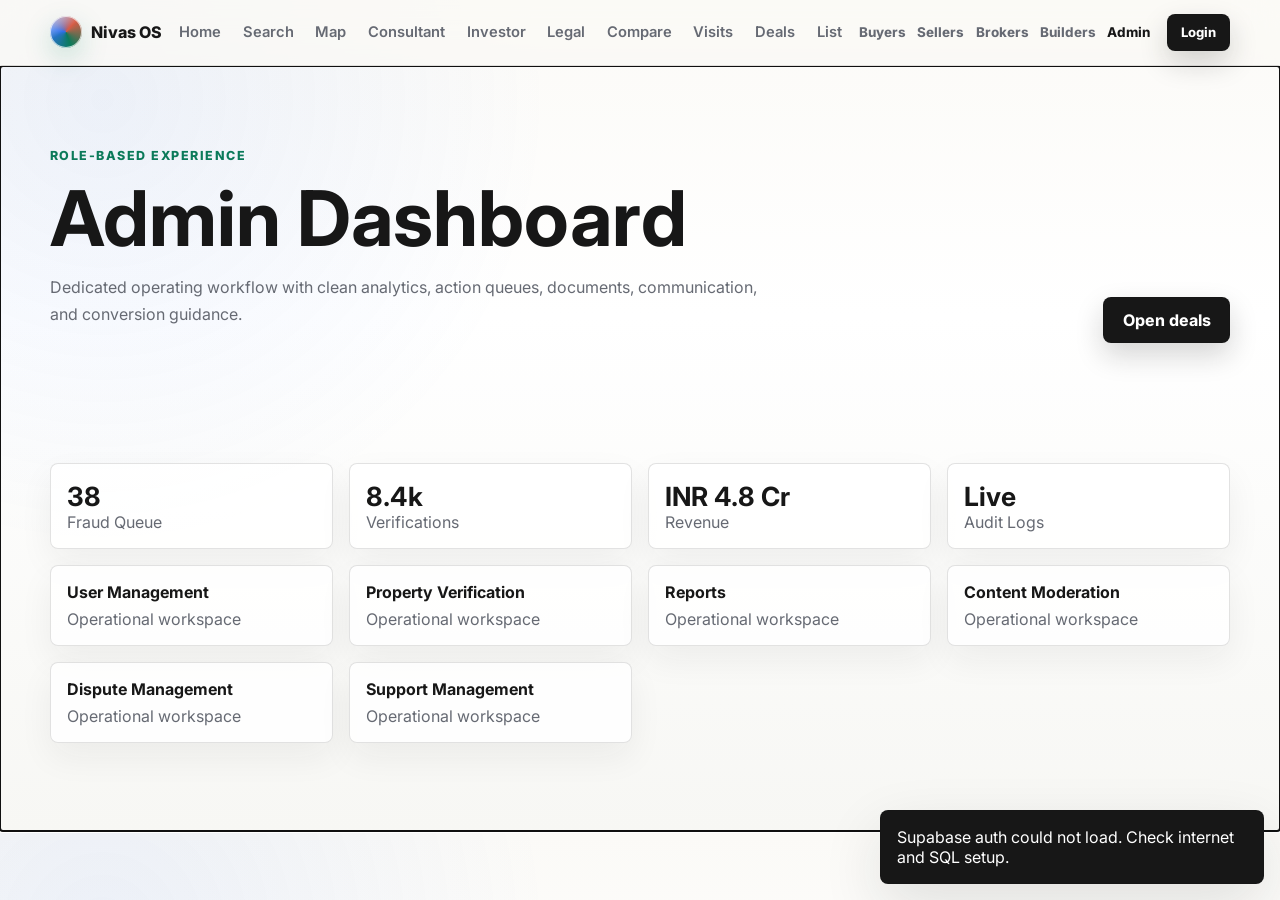
==== admin/index.html @ 0a519613 "Build Nivas OS MVP" ====
<!doctype html><html lang="en"><head><meta charset="UTF-8" /><meta name="viewport" content="width=device-width, initial-scale=1.0" /><title>Nivas OS</title><link rel="preconnect" href="https://fonts.googleapis.com" /><link rel="preconnect" href="https://fonts.gstatic.com" crossorigin /><link href="https://fonts.googleapis.com/css2?family=Inter:wght@400;500;600;700;800&display=swap" rel="stylesheet" /><link rel="stylesheet" href="/styles.css" /></head><body><a class="skip-link" href="#app">Skip to content</a><div id="shell"></div><main id="app" tabindex="-1"></main><div id="drawer-root"></div><script src="/app.js"></script></body></html>
---- styles.css ----
:root {
  color-scheme: light;
  --ink: #171717;
  --muted: #666a73;
  --soft: #f6f4ef;
  --panel: rgba(255, 255, 255, 0.88);
  --line: rgba(23, 23, 23, 0.12);
  --line-strong: rgba(23, 23, 23, 0.2);
  --emerald: #0b7a5a;
  --blue: #2f6fed;
  --coral: #d95c45;
  --gold: #aa7a23;
  --plum: #6b5278;
  --shadow: 0 22px 60px rgba(27, 30, 37, 0.12);
  --radius: 8px;
  --max: 1180px;
}

* {
  box-sizing: border-box;
}

html {
  scroll-behavior: smooth;
}

body {
  margin: 0;
  font-family: Inter, ui-sans-serif, system-ui, -apple-system, BlinkMacSystemFont, "Segoe UI", sans-serif;
  color: var(--ink);
  background:
    radial-gradient(circle at 8% 12%, rgba(47, 111, 237, 0.08), transparent 28rem),
    linear-gradient(180deg, #fbfaf7 0%, #ffffff 38%, #f7f7f4 100%);
}

body.drawer-open {
  overflow: hidden;
}

button,
input,
textarea {
  font: inherit;
}

button,
a {
  -webkit-tap-highlight-color: transparent;
}

button {
  cursor: pointer;
}

a {
  color: inherit;
  text-decoration: none;
}

img {
  display: block;
  max-width: 100%;
}

.skip-link {
  position: fixed;
  left: 1rem;
  top: 1rem;
  z-index: 100;
  transform: translateY(-160%);
  background: var(--ink);
  color: #fff;
  padding: 0.75rem 1rem;
  border-radius: var(--radius);
}

.skip-link:focus {
  transform: translateY(0);
}

.site-header {
  position: sticky;
  top: 0;
  z-index: 50;
  display: flex;
  align-items: center;
  justify-content: space-between;
  gap: 1rem;
  padding: 0.85rem max(1.25rem, calc((100% - var(--max)) / 2));
  backdrop-filter: blur(20px);
  background: rgba(251, 250, 247, 0.78);
  border-bottom: 1px solid transparent;
  transition: border-color 180ms ease, background 180ms ease;
}

.site-header[data-elevated="true"] {
  border-bottom-color: var(--line);
  background: rgba(251, 250, 247, 0.94);
}

.brand {
  display: inline-flex;
  align-items: center;
  gap: 0.55rem;
  font-weight: 800;
  letter-spacing: 0;
}

.brand-mark {
  width: 2rem;
  height: 2rem;
  border-radius: 50%;
  background:
    linear-gradient(145deg, rgba(255, 255, 255, 0.7), transparent 46%),
    conic-gradient(from 160deg, var(--emerald), var(--blue), var(--coral), var(--emerald));
  box-shadow: inset 0 0 0 1px rgba(255, 255, 255, 0.7), 0 10px 28px rgba(11, 122, 90, 0.22);
}

.nav-links {
  display: flex;
  align-items: center;
  gap: 1.35rem;
  color: var(--muted);
  font-size: 0.92rem;
  font-weight: 600;
}

.nav-links a {
  transition: color 160ms ease;
}

.nav-links a:hover,
.nav-links a:focus-visible {
  color: var(--ink);
}

.header-actions {
  display: flex;
  align-items: center;
  gap: 0.65rem;
}

.button,
.icon-button,
.segmented button,
.role-tabs button,
.search-chips button {
  border: 1px solid var(--line);
  transition: transform 160ms ease, box-shadow 160ms ease, border-color 160ms ease, background 160ms ease;
}

.button {
  display: inline-flex;
  align-items: center;
  justify-content: center;
  min-height: 2.9rem;
  padding: 0 1.15rem;
  border-radius: var(--radius);
  background: var(--ink);
  color: #fff;
  font-weight: 750;
  white-space: nowrap;
  box-shadow: 0 12px 28px rgba(23, 23, 23, 0.18);
}

.button:hover,
.button:focus-visible {
  transform: translateY(-1px);
  box-shadow: 0 16px 36px rgba(23, 23, 23, 0.22);
}

.button.ghost {
  background: rgba(255, 255, 255, 0.72);
  color: var(--ink);
  box-shadow: none;
}

.button.compact {
  min-height: 2.45rem;
  padding-inline: 0.9rem;
}

.icon-button {
  display: inline-grid;
  place-items: center;
  width: 2.45rem;
  height: 2.45rem;
  border-radius: 50%;
  background: rgba(255, 255, 255, 0.72);
  color: var(--ink);
  font-size: 1.2rem;
}

.icon-button:hover,
.icon-button:focus-visible {
  border-color: var(--line-strong);
  transform: translateY(-1px);
}

.hero {
  position: relative;
  min-height: 82vh;
  display: flex;
  align-items: center;
  overflow: hidden;
  isolation: isolate;
  padding: 6rem max(1.25rem, calc((100% - var(--max)) / 2)) 4rem;
}

.hero-image,
.hero-overlay {
  position: absolute;
  inset: 0;
  width: 100%;
  height: 100%;
}

.hero-image {
  object-fit: cover;
  z-index: -3;
}

.hero-overlay {
  z-index: -2;
  background:
    linear-gradient(90deg, rgba(251, 250, 247, 0.94) 0%, rgba(251, 250, 247, 0.84) 34%, rgba(251, 250, 247, 0.38) 66%, rgba(251, 250, 247, 0.18) 100%),
    linear-gradient(180deg, rgba(251, 250, 247, 0.25), rgba(251, 250, 247, 0.84));
}

.hero-content {
  width: min(48rem, 100%);
}

.eyebrow {
  margin: 0 0 0.85rem;
  color: var(--emerald);
  font-size: 0.78rem;
  font-weight: 800;
  letter-spacing: 0.12em;
  text-transform: uppercase;
}

h1,
h2,
h3,
p {
  letter-spacing: 0;
}

h1,
h2,
h3 {
  margin: 0;
  line-height: 1.02;
}

h1 {
  max-width: 46rem;
  font-size: 4.65rem;
}

h2 {
  font-size: 2.65rem;
}

h3 {
  font-size: 1.18rem;
}

p {
  line-height: 1.65;
}

.hero-copy {
  max-width: 39rem;
  margin: 1.35rem 0 1.7rem;
  color: #3e4148;
  font-size: 1.12rem;
}

.hero-search {
  width: min(46rem, 100%);
  padding: 0.55rem;
  border: 1px solid rgba(255, 255, 255, 0.74);
  border-radius: var(--radius);
  background: rgba(255, 255, 255, 0.62);
  box-shadow: var(--shadow);
  backdrop-filter: blur(18px);
}

.hero-search label,
.prompt-row label,
.newsletter-form label {
  display: block;
  margin: 0 0 0.45rem;
  color: var(--muted);
  font-size: 0.78rem;
  font-weight: 800;
  text-transform: uppercase;
  letter-spacing: 0.08em;
}

.query-shell {
  display: grid;
  grid-template-columns: auto 1fr auto;
  align-items: center;
  gap: 0.75rem;
  padding: 0.4rem 0.4rem 0.4rem 0.8rem;
  border-radius: calc(var(--radius) - 2px);
  background: rgba(255, 255, 255, 0.9);
}

.query-shell input,
.newsletter-form input {
  width: 100%;
  border: 0;
  outline: 0;
  background: transparent;
  color: var(--ink);
}

.hero-metrics {
  display: flex;
  flex-wrap: wrap;
  gap: 0.75rem;
  margin-top: 1rem;
}

.hero-metrics span {
  padding: 0.58rem 0.72rem;
  border-radius: var(--radius);
  background: rgba(255, 255, 255, 0.68);
  color: var(--muted);
  font-size: 0.88rem;
  backdrop-filter: blur(12px);
}

.hero-metrics strong {
  color: var(--ink);
}

.location-picker,
.place-shortcuts {
  display: flex;
  flex-wrap: wrap;
  gap: 0.45rem;
}

.location-picker {
  margin-bottom: 0.55rem;
}

.place-shortcuts {
  margin-top: 0.8rem;
}

.location-picker button,
.place-shortcuts button,
.city-grid button {
  border: 1px solid var(--line);
  border-radius: 999px;
  background: rgba(255, 255, 255, 0.76);
  color: var(--muted);
  min-height: 2.2rem;
  padding: 0.45rem 0.7rem;
  font-weight: 800;
  transition: background 160ms ease, color 160ms ease, border-color 160ms ease, transform 160ms ease;
}

.location-picker button.active,
.location-picker button:hover,
.location-picker button:focus-visible,
.place-shortcuts button:hover,
.place-shortcuts button:focus-visible,
.city-grid button:hover,
.city-grid button:focus-visible {
  background: var(--ink);
  color: #fff;
  border-color: var(--ink);
  transform: translateY(-1px);
}

.section {
  width: min(var(--max), calc(100% - 2.5rem));
  margin: 0 auto;
  padding: 5.5rem 0;
}

.section-heading {
  max-width: 46rem;
  margin-bottom: 2rem;
}

.section-heading p:not(.eyebrow) {
  color: var(--muted);
  margin: 1rem 0 0;
}

.section-heading.split {
  max-width: none;
  display: flex;
  align-items: end;
  justify-content: space-between;
  gap: 2rem;
}

.section-heading.split > p {
  max-width: 29rem;
}

.ai-workspace,
.map-layout,
.faq-news {
  display: grid;
  grid-template-columns: minmax(0, 1.15fr) minmax(20rem, 0.85fr);
  gap: 1rem;
}

.ai-panel,
.ai-answer,
.score-panel,
.layer-panel,
.newsletter,
.faq,
.role-board {
  border: 1px solid var(--line);
  border-radius: var(--radius);
  background: var(--panel);
  box-shadow: 0 18px 45px rgba(27, 30, 37, 0.08);
  backdrop-filter: blur(18px);
}

.ai-panel {
  padding: 1rem;
}

.prompt-row textarea {
  width: 100%;
  resize: vertical;
  min-height: 8rem;
  border: 1px solid var(--line);
  border-radius: var(--radius);
  background: #fff;
  color: var(--ink);
  padding: 1rem;
  outline: 0;
}

.prompt-row textarea:focus,
.query-shell:focus-within,
.newsletter-form div:focus-within {
  box-shadow: 0 0 0 4px rgba(47, 111, 237, 0.14);
  border-color: rgba(47, 111, 237, 0.46);
}

.prompt-actions,
.search-chips {
  display: flex;
  flex-wrap: wrap;
  gap: 0.65rem;
  margin-top: 0.8rem;
}

.search-chips button {
  border-radius: 999px;
  background: #fff;
  color: var(--muted);
  padding: 0.55rem 0.8rem;
  font-weight: 700;
}

.search-chips button:hover,
.search-chips button:focus-visible {
  color: var(--ink);
  border-color: var(--line-strong);
}

.ai-answer {
  padding: 1.35rem;
  display: flex;
  flex-direction: column;
  justify-content: space-between;
}

.ai-label {
  margin: 0 0 1rem;
  color: var(--blue);
  font-weight: 800;
  font-size: 0.78rem;
  text-transform: uppercase;
}

.ai-answer p:not(.ai-label) {
  color: var(--muted);
}

.confidence-grid,
.property-scores,
.drawer-metrics {
  display: grid;
  grid-template-columns: repeat(3, 1fr);
  gap: 0.6rem;
}

.confidence-grid span,
.property-scores span,
.drawer-metrics span {
  display: grid;
  gap: 0.15rem;
  padding: 0.75rem;
  border: 1px solid var(--line);
  border-radius: var(--radius);
  background: rgba(255, 255, 255, 0.72);
  color: var(--muted);
  font-size: 0.82rem;
}

.confidence-grid strong,
.property-scores strong,
.drawer-metrics strong {
  color: var(--ink);
  font-size: 1.2rem;
}

.segmented,
.role-tabs {
  display: flex;
  flex-wrap: wrap;
  gap: 0.35rem;
  padding: 0.35rem;
  border: 1px solid var(--line);
  border-radius: var(--radius);
  background: rgba(255, 255, 255, 0.7);
}

.segmented button,
.role-tabs button {
  border: 0;
  border-radius: calc(var(--radius) - 2px);
  background: transparent;
  color: var(--muted);
  padding: 0.6rem 0.85rem;
  font-weight: 800;
}

.segmented button.active,
.role-tabs button.active {
  background: var(--ink);
  color: #fff;
}

.property-grid {
  display: grid;
  grid-template-columns: repeat(3, minmax(0, 1fr));
  gap: 1rem;
}

.property-card {
  border: 1px solid var(--line);
  border-radius: var(--radius);
  background: rgba(255, 255, 255, 0.82);
  box-shadow: 0 18px 45px rgba(27, 30, 37, 0.08);
  overflow: hidden;
  transition: transform 180ms ease, box-shadow 180ms ease, border-color 180ms ease;
}

.property-card:hover,
.property-card:focus-within {
  transform: translateY(-3px);
  border-color: rgba(11, 122, 90, 0.32);
  box-shadow: 0 26px 70px rgba(27, 30, 37, 0.13);
}

.property-media {
  min-height: 14rem;
  display: flex;
  flex-direction: column;
  justify-content: space-between;
  padding: 0.8rem;
  color: #fff;
  background:
    linear-gradient(145deg, rgba(23, 23, 23, 0.32), rgba(23, 23, 23, 0.08)),
    var(--media);
  background-size: cover;
  background-position: center;
}

.badge-row,
.property-actions {
  display: flex;
  flex-wrap: wrap;
  gap: 0.45rem;
}

.badge {
  display: inline-flex;
  align-items: center;
  min-height: 1.7rem;
  padding: 0.25rem 0.55rem;
  border-radius: 999px;
  background: rgba(255, 255, 255, 0.84);
  color: var(--ink);
  font-size: 0.72rem;
  font-weight: 800;
}

.property-body {
  padding: 1rem;
}

.property-title {
  display: flex;
  justify-content: space-between;
  gap: 0.75rem;
  align-items: flex-start;
}

.property-title p,
.property-body > p {
  margin: 0.35rem 0 0;
  color: var(--muted);
}

.property-title strong {
  white-space: nowrap;
}

.property-scores {
  margin: 0.9rem 0;
}

.property-actions button {
  flex: 1;
  min-width: 7rem;
}

.mini-button {
  min-height: 2.35rem;
  border: 1px solid var(--line);
  border-radius: var(--radius);
  background: #fff;
  color: var(--ink);
  font-weight: 800;
}

.mini-button.primary {
  background: var(--ink);
  color: #fff;
}

.intelligence-band {
  width: 100%;
  max-width: none;
  padding-inline: max(1.25rem, calc((100% - var(--max)) / 2));
  background: linear-gradient(135deg, #f7f1e7, #eef6f1 48%, #f8f8fb);
}

.intelligence-grid {
  display: grid;
  grid-template-columns: 0.8fr 1.2fr;
  gap: 1rem;
}

.score-panel {
  padding: 1.25rem;
}

.ring {
  width: 10rem;
  height: 10rem;
  display: grid;
  place-items: center;
  margin-bottom: 1rem;
  border-radius: 50%;
  background:
    radial-gradient(circle at center, #fff 0 58%, transparent 59%),
    conic-gradient(var(--emerald) 0 91%, rgba(23, 23, 23, 0.1) 91% 100%);
}

.ring span {
  font-size: 2.5rem;
  font-weight: 850;
}

.ring small {
  margin-top: -3.3rem;
  color: var(--muted);
  font-weight: 700;
}

.score-panel p {
  color: var(--muted);
}

.signal-grid {
  display: grid;
  grid-template-columns: repeat(3, 1fr);
  gap: 0.75rem;
}

.signal {
  min-height: 8rem;
  padding: 1rem;
  border: 1px solid var(--line);
  border-radius: var(--radius);
  background: rgba(255, 255, 255, 0.76);
}

.signal span {
  color: var(--muted);
  font-size: 0.82rem;
  font-weight: 800;
}

.signal strong {
  display: block;
  margin: 0.4rem 0;
  font-size: 1.85rem;
}

.signal small {
  color: var(--muted);
  line-height: 1.45;
}

.map-canvas {
  position: relative;
  min-height: 31rem;
  overflow: hidden;
  border: 1px solid var(--line);
  border-radius: var(--radius);
  background:
    linear-gradient(90deg, rgba(23, 23, 23, 0.08) 1px, transparent 1px) 0 0 / 4rem 4rem,
    linear-gradient(rgba(23, 23, 23, 0.08) 1px, transparent 1px) 0 0 / 4rem 4rem,
    linear-gradient(135deg, #e8eee8, #f9f4e8);
}

.heat {
  position: absolute;
  border-radius: 50%;
  filter: blur(18px);
  opacity: 0.72;
}

.heat-a {
  width: 15rem;
  height: 15rem;
  left: 12%;
  top: 18%;
  background: rgba(47, 111, 237, 0.28);
}

.heat-b {
  width: 18rem;
  height: 18rem;
  right: 10%;
  top: 28%;
  background: rgba(11, 122, 90, 0.28);
}

.heat-c {
  width: 11rem;
  height: 11rem;
  left: 42%;
  bottom: 7%;
  background: rgba(217, 92, 69, 0.22);
}

.map-pin {
  position: absolute;
  left: var(--x);
  top: var(--y);
  transform: translate(-50%, -50%);
  z-index: 3;
  border: 1px solid rgba(255, 255, 255, 0.8);
  border-radius: 999px;
  background: rgba(23, 23, 23, 0.86);
  color: #fff;
  padding: 0.55rem 0.75rem;
  font-weight: 850;
  box-shadow: 0 14px 34px rgba(23, 23, 23, 0.2);
}

.map-pin.active {
  background: var(--emerald);
}

.map-line {
  position: absolute;
  height: 0.34rem;
  border-radius: 999px;
  background: rgba(23, 23, 23, 0.2);
  transform-origin: left center;
}

.line-one {
  width: 62%;
  left: 8%;
  top: 44%;
  transform: rotate(-12deg);
}

.line-two {
  width: 46%;
  left: 36%;
  top: 66%;
  transform: rotate(18deg);
}

.layer-panel {
  padding: 1rem;
}

.layer-toggle {
  display: flex;
  align-items: center;
  justify-content: space-between;
  gap: 0.8rem;
  width: 100%;
  min-height: 3.3rem;
  margin-bottom: 0.6rem;
  border: 1px solid var(--line);
  border-radius: var(--radius);
  background: #fff;
  padding: 0.6rem 0.75rem;
  color: var(--ink);
  text-align: left;
  font-weight: 800;
}

.layer-toggle span:last-child {
  color: var(--muted);
  font-size: 0.8rem;
}

.layer-toggle.active {
  border-color: rgba(11, 122, 90, 0.34);
  background: rgba(11, 122, 90, 0.08);
}

.insight-grid,
.trust-grid,
.story-grid,
.category-grid,
.opportunity-grid,
.builder-grid,
.difference-grid,
.location-grid,
.why-grid,
.indicator-grid,
.feature-cloud,
.workflow-grid,
.state-grid,
.detail-grid,
.investor-grid,
.city-grid {
  display: grid;
  gap: 1rem;
}

.insight-grid {
  grid-template-columns: repeat(4, 1fr);
}

.location-grid,
.why-grid,
.indicator-grid {
  grid-template-columns: repeat(4, 1fr);
}

.feature-cloud {
  grid-template-columns: repeat(3, 1fr);
}

.workflow-grid {
  grid-template-columns: repeat(4, 1fr);
}

.state-grid {
  grid-template-columns: repeat(3, 1fr);
}

.detail-grid {
  grid-template-columns: repeat(3, 1fr);
}

.investor-grid {
  grid-template-columns: repeat(4, 1fr);
  margin-top: 1rem;
}

.city-grid {
  grid-template-columns: repeat(3, 1fr);
}

.insight-tile,
.trust-grid article,
.story-grid figure,
.category-grid article,
.opportunity-grid article,
.builder-grid article,
.difference-grid article,
.location-grid article,
.why-grid article,
.indicator-grid article,
.feature-cloud article,
.workflow-grid article,
.state-grid article,
.detail-grid article,
.investor-grid article,
.city-grid article {
  margin: 0;
  border: 1px solid var(--line);
  border-radius: var(--radius);
  background: rgba(255, 255, 255, 0.82);
  padding: 1rem;
  box-shadow: 0 14px 34px rgba(27, 30, 37, 0.06);
}

.insight-tile span,
.opportunity-grid span,
.difference-grid span,
.location-grid span,
.indicator-grid span {
  color: var(--muted);
  font-size: 0.8rem;
  font-weight: 800;
  text-transform: uppercase;
}

.insight-tile strong,
.opportunity-grid strong,
.location-grid strong {
  display: block;
  margin: 0.5rem 0;
  font-size: 2rem;
}

.insight-tile p,
.trust-grid p,
.opportunity-grid p,
.builder-grid p,
.difference-grid p,
.location-grid p,
.why-grid p,
.indicator-grid p,
.feature-cloud span,
.workflow-grid li,
.state-grid p,
.detail-grid span,
.investor-grid span,
.city-grid p {
  color: var(--muted);
  margin-bottom: 0;
}

.feature-cloud article,
.detail-grid article,
.investor-grid article,
.city-grid article {
  display: grid;
  gap: 0.45rem;
}

.city-grid span {
  color: var(--emerald);
  font-size: 0.78rem;
  font-weight: 850;
  letter-spacing: 0.08em;
  text-transform: uppercase;
}

.city-grid strong {
  font-size: 1.2rem;
}

.city-grid button {
  width: fit-content;
  border-radius: var(--radius);
  background: #fff;
}

.workflow-grid h3 {
  margin-bottom: 0.8rem;
}

.workflow-grid ul {
  margin: 0;
  padding-left: 1.1rem;
}

.workflow-grid li {
  margin: 0.45rem 0;
  line-height: 1.45;
}

.indicator-grid strong {
  display: block;
  margin: 0.45rem 0;
  font-size: 1.2rem;
}

.decision-states {
  width: 100%;
  max-width: none;
  padding-inline: max(1.25rem, calc((100% - var(--max)) / 2));
  background: linear-gradient(135deg, #f8faf7, #eef3f6);
}

.skeleton-screen {
  display: grid;
  gap: 0.5rem;
  margin-bottom: 1rem;
}

.skeleton-screen span {
  display: block;
  height: 0.8rem;
  border-radius: 999px;
  background: linear-gradient(90deg, rgba(23, 23, 23, 0.08), rgba(23, 23, 23, 0.16), rgba(23, 23, 23, 0.08));
  background-size: 220% 100%;
  animation: shimmer 1.5s infinite linear;
}

.skeleton-screen span:nth-child(1) {
  width: 88%;
}

.skeleton-screen span:nth-child(2) {
  width: 64%;
}

.skeleton-screen span:nth-child(3) {
  width: 76%;
}

.empty-state {
  display: grid;
  place-items: center;
  min-height: 5rem;
  margin-bottom: 1rem;
  border: 1px dashed var(--line-strong);
  border-radius: var(--radius);
  color: var(--muted);
  font-weight: 850;
  background: rgba(255, 255, 255, 0.58);
}

.pulse-state {
  width: 4.5rem;
  height: 4.5rem;
  margin-bottom: 1rem;
  border-radius: 50%;
  background: rgba(11, 122, 90, 0.12);
  box-shadow: 0 0 0 0 rgba(11, 122, 90, 0.28);
  animation: pulse 1.8s infinite;
}

@keyframes shimmer {
  to {
    background-position: -220% 0;
  }
}

@keyframes pulse {
  70% {
    box-shadow: 0 0 0 1.1rem rgba(11, 122, 90, 0);
  }
  100% {
    box-shadow: 0 0 0 0 rgba(11, 122, 90, 0);
  }
}

.compare-table {
  overflow: auto;
  border: 1px solid var(--line);
  border-radius: var(--radius);
  background: rgba(255, 255, 255, 0.82);
}

.compare-row {
  display: grid;
  grid-template-columns: 12rem repeat(3, minmax(14rem, 1fr));
  min-width: 58rem;
  border-bottom: 1px solid var(--line);
}

.compare-row:last-child {
  border-bottom: 0;
}

.compare-cell {
  padding: 0.9rem;
  border-right: 1px solid var(--line);
}

.compare-cell:last-child {
  border-right: 0;
}

.compare-cell.label {
  background: rgba(246, 244, 239, 0.78);
  color: var(--muted);
  font-weight: 850;
}

.role-tabs {
  width: fit-content;
  margin-bottom: 1rem;
}

.role-board {
  padding: 1rem;
}

.role-metrics {
  display: grid;
  grid-template-columns: repeat(4, 1fr);
  gap: 0.8rem;
  margin-bottom: 1rem;
}

.role-metrics span {
  display: grid;
  gap: 0.25rem;
  border: 1px solid var(--line);
  border-radius: var(--radius);
  background: #fff;
  padding: 0.85rem;
  color: var(--muted);
  font-size: 0.82rem;
}

.role-metrics strong {
  color: var(--ink);
  font-size: 1.4rem;
}

.role-actions {
  display: grid;
  grid-template-columns: repeat(3, 1fr);
  gap: 0.8rem;
}

.role-actions article {
  border: 1px solid var(--line);
  border-radius: var(--radius);
  background: #fff;
  padding: 1rem;
}

.role-actions p {
  color: var(--muted);
  margin-bottom: 0;
}

.trust-grid {
  grid-template-columns: repeat(3, 1fr);
}

.mini-icon {
  display: grid;
  place-items: center;
  width: 2.2rem;
  height: 2.2rem;
  border-radius: 50%;
  margin-bottom: 0.8rem;
  background: rgba(11, 122, 90, 0.1);
  color: var(--emerald);
  font-weight: 900;
}

.story-band {
  width: 100%;
  max-width: none;
  padding-inline: max(1.25rem, calc((100% - var(--max)) / 2));
  background: #171717;
  color: #fff;
}

.story-band .eyebrow {
  color: #9be0c2;
}

.story-grid {
  grid-template-columns: repeat(2, 1fr);
}

.story-grid figure {
  background: rgba(255, 255, 255, 0.08);
  border-color: rgba(255, 255, 255, 0.14);
}

blockquote {
  margin: 0;
  font-size: 1.25rem;
  line-height: 1.55;
}

figcaption {
  margin-top: 1rem;
  color: rgba(255, 255, 255, 0.65);
}

.category-grid {
  grid-template-columns: repeat(3, 1fr);
}

.category-grid article {
  display: grid;
  gap: 0.45rem;
}

.category-grid span {
  color: var(--muted);
}

.opportunity-grid {
  grid-template-columns: repeat(3, 1fr);
}

.builder-grid,
.difference-grid {
  grid-template-columns: repeat(2, 1fr);
}

.bar {
  height: 0.55rem;
  overflow: hidden;
  border-radius: 999px;
  background: rgba(23, 23, 23, 0.09);
}

.bar span {
  display: block;
  height: 100%;
  border-radius: inherit;
  background: linear-gradient(90deg, var(--emerald), var(--blue));
}

.faq,
.newsletter {
  padding: 1.2rem;
}

details {
  border-top: 1px solid var(--line);
  padding: 1rem 0;
}

summary {
  cursor: pointer;
  font-weight: 850;
}

details p {
  color: var(--muted);
}

.newsletter-form div {
  display: grid;
  grid-template-columns: 1fr auto;
  align-items: center;
  gap: 0.6rem;
  padding: 0.45rem;
  border: 1px solid var(--line);
  border-radius: var(--radius);
  background: #fff;
}

.footer {
  display: flex;
  justify-content: space-between;
  gap: 2rem;
  width: min(var(--max), calc(100% - 2.5rem));
  margin: 0 auto;
  padding: 3rem 0;
  border-top: 1px solid var(--line);
}

.footer p,
.footer-links {
  color: var(--muted);
}

.footer-links {
  display: flex;
  gap: 1rem;
  flex-wrap: wrap;
  font-weight: 700;
}

.detail-drawer {
  position: fixed;
  inset: 0;
  z-index: 90;
  display: none;
  justify-content: flex-end;
  background: rgba(23, 23, 23, 0.34);
  backdrop-filter: blur(8px);
}

.detail-drawer.open {
  display: flex;
}

.drawer-panel {
  width: min(44rem, 100%);
  height: 100%;
  overflow-y: auto;
  background: #fbfaf7;
  box-shadow: -26px 0 60px rgba(23, 23, 23, 0.18);
  padding: 1rem;
  animation: drawerIn 220ms ease both;
}

.drawer-close {
  position: sticky;
  top: 0.5rem;
  z-index: 2;
  margin-left: auto;
}

.drawer-hero {
  min-height: 16rem;
  border-radius: var(--radius);
  background:
    linear-gradient(145deg, rgba(23, 23, 23, 0.38), rgba(23, 23, 23, 0.08)),
    var(--media);
  background-size: cover;
  background-position: center;
}

.drawer-section {
  border: 1px solid var(--line);
  border-radius: var(--radius);
  background: rgba(255, 255, 255, 0.82);
  padding: 1rem;
  margin-top: 0.85rem;
}

.drawer-section p,
.drawer-section li {
  color: var(--muted);
}

.drawer-section ul {
  padding-left: 1.1rem;
  margin-bottom: 0;
}

/* Multi-page operating system shell */
.role-nav {
  display: flex;
  align-items: center;
  gap: 0.7rem;
  color: var(--muted);
  font-size: 0.84rem;
  font-weight: 750;
}

.nav-links a.active,
.role-nav a.active {
  color: var(--ink);
}

.page-hero,
.landing-hero {
  width: min(var(--max), calc(100% - 2.5rem));
  margin: 0 auto;
  padding: 5rem 0 2rem;
}

.page-hero {
  display: grid;
  grid-template-columns: minmax(0, 1fr) auto;
  align-items: end;
  gap: 2rem;
}

.page-hero h1,
.landing-copy h1 {
  max-width: 58rem;
  font-size: clamp(2.4rem, 6vw, 4.8rem);
}

.page-hero p:not(.eyebrow),
.landing-copy p:not(.eyebrow) {
  max-width: 46rem;
  color: var(--muted);
}

.hero-actions {
  display: flex;
  flex-wrap: wrap;
  gap: 0.7rem;
}

.landing-hero {
  position: relative;
  min-height: 78vh;
  display: grid;
  align-items: center;
  overflow: hidden;
}

.landing-hero img {
  position: absolute;
  inset: 0;
  z-index: -2;
  width: 100%;
  height: 100%;
  object-fit: cover;
  border-radius: 0;
}

.landing-hero::after {
  content: "";
  position: absolute;
  inset: 0;
  z-index: -1;
  background: linear-gradient(90deg, rgba(251, 250, 247, 0.96), rgba(251, 250, 247, 0.72), rgba(251, 250, 247, 0.26));
}

.landing-copy {
  max-width: 58rem;
}

.ai-search {
  display: grid;
  grid-template-columns: 1fr auto;
  gap: 0.6rem;
  max-width: 48rem;
  margin-top: 1.5rem;
  padding: 0.55rem;
  border: 1px solid rgba(255, 255, 255, 0.7);
  border-radius: var(--radius);
  background: rgba(255, 255, 255, 0.72);
  box-shadow: var(--shadow);
  backdrop-filter: blur(18px);
}

.ai-search input,
.filter-grid select,
.chat-panel textarea {
  width: 100%;
  border: 1px solid var(--line);
  border-radius: var(--radius);
  background: #fff;
  color: var(--ink);
  padding: 0.85rem;
  outline: 0;
}

.button.small {
  min-height: 2.35rem;
  padding-inline: 0.8rem;
}

.compact-section {
  padding-top: 2rem;
}

.module-grid,
.metric-grid,
.score-grid,
.filter-grid,
.board-grid,
.checklist-grid {
  display: grid;
  gap: 1rem;
}

.module-grid {
  grid-template-columns: repeat(4, 1fr);
}

.module-grid.two {
  grid-template-columns: repeat(3, 1fr);
}

.metric-grid {
  grid-template-columns: repeat(4, 1fr);
  margin-bottom: 1rem;
}

.score-grid {
  grid-template-columns: repeat(3, 1fr);
  margin-top: 1rem;
}

.filter-grid {
  grid-template-columns: repeat(5, 1fr);
  margin-bottom: 1rem;
}

.board-grid,
.checklist-grid {
  grid-template-columns: repeat(3, 1fr);
}

.module-card,
.metric-grid article,
.score-grid article,
.board-grid article,
.checklist-grid article,
.panel {
  border: 1px solid var(--line);
  border-radius: var(--radius);
  background: rgba(255, 255, 255, 0.82);
  padding: 1rem;
  box-shadow: 0 14px 34px rgba(27, 30, 37, 0.06);
}

.module-card {
  display: grid;
  gap: 0.45rem;
}

.module-card span,
.metric-grid span,
.score-grid p,
.board-grid p,
.checklist-grid p,
.panel p,
.filter-grid label {
  color: var(--muted);
}

.metric-grid strong,
.score-grid strong {
  display: block;
  color: var(--ink);
  font-size: 1.65rem;
}

.hierarchy-chain {
  display: flex;
  flex-wrap: wrap;
  gap: 0.45rem;
  margin-bottom: 1rem;
}

.hierarchy-chain span,
.recommendation-strip button {
  border: 1px solid var(--line);
  border-radius: 999px;
  background: rgba(255, 255, 255, 0.78);
  color: var(--muted);
  padding: 0.55rem 0.75rem;
  font-weight: 800;
}

.filter-grid label {
  display: grid;
  gap: 0.4rem;
  font-size: 0.82rem;
  font-weight: 800;
}

.recommendation-strip {
  display: flex;
  flex-wrap: wrap;
  gap: 0.55rem;
  margin-bottom: 1rem;
}

.trust-badge-row {
  display: flex;
  flex-wrap: wrap;
  gap: 0.55rem;
  margin-top: 1rem;
}

.trust-badge-row span {
  border: 1px solid rgba(11, 122, 90, 0.24);
  border-radius: 999px;
  background: rgba(11, 122, 90, 0.08);
  color: var(--emerald);
  padding: 0.55rem 0.75rem;
  font-size: 0.82rem;
  font-weight: 850;
}

.property-media {
  background: var(--media);
}

.mini-score {
  display: grid;
  grid-template-columns: repeat(3, 1fr);
  gap: 0.45rem;
  margin: 0.85rem 0;
}

.mini-score span {
  border: 1px solid var(--line);
  border-radius: var(--radius);
  padding: 0.55rem;
  color: var(--muted);
  font-size: 0.8rem;
  font-weight: 800;
}

.card-actions {
  display: flex;
  gap: 0.55rem;
}

.detail-layout {
  display: grid;
  grid-template-columns: 0.9fr 1.1fr;
  gap: 1rem;
}

.gallery-panel {
  min-height: 36rem;
  display: flex;
  align-items: flex-end;
  flex-wrap: wrap;
  gap: 0.5rem;
  padding: 1rem;
  border-radius: var(--radius);
  background: var(--media);
}

.gallery-panel span {
  border-radius: 999px;
  background: rgba(255, 255, 255, 0.84);
  color: var(--ink);
  padding: 0.45rem 0.7rem;
  font-weight: 800;
}

.detail-stack {
  display: grid;
  gap: 1rem;
}

.map-page {
  width: min(var(--max), calc(100% - 2.5rem));
  margin: 0 auto 4rem;
  display: grid;
  grid-template-columns: minmax(0, 1fr) 22rem;
  gap: 1rem;
}

.map-canvas.big {
  min-height: 42rem;
}

.real-map-shell {
  position: relative;
  min-height: 42rem;
  overflow: hidden;
  border: 1px solid var(--line);
  border-radius: var(--radius);
  background: #e9eee8;
  box-shadow: 0 18px 45px rgba(27, 30, 37, 0.08);
}

.real-map {
  position: absolute;
  inset: 0;
  z-index: 1;
}

.map-loading {
  position: absolute;
  inset: 1rem;
  z-index: 2;
  display: grid;
  place-items: center;
  border-radius: var(--radius);
  background: rgba(255, 255, 255, 0.82);
  color: var(--muted);
  font-weight: 850;
  backdrop-filter: blur(10px);
}

.poi-icon {
  display: grid;
  place-items: center;
}

.poi-icon span {
  display: block;
  width: 1rem;
  height: 1rem;
  border: 2px solid #fff;
  border-radius: 50%;
  box-shadow: 0 8px 20px rgba(23, 23, 23, 0.28);
}

.leaflet-popup-content-wrapper,
.leaflet-popup-tip {
  border-radius: var(--radius);
}

.advisor-layout {
  display: grid;
  grid-template-columns: 0.85fr 1.15fr;
  gap: 1rem;
}

.chat-panel {
  display: grid;
  gap: 0.75rem;
  border: 1px solid var(--line);
  border-radius: var(--radius);
  background: rgba(255, 255, 255, 0.82);
  padding: 1rem;
}

.chat-log {
  display: grid;
  gap: 0.65rem;
  max-height: 24rem;
  overflow: auto;
}

.chat-log p {
  margin: 0;
  border: 1px solid var(--line);
  border-radius: var(--radius);
  background: #fff;
  padding: 0.75rem;
}

.compare-table {
  overflow: auto;
}

.compare-row {
  display: grid;
  grid-template-columns: 12rem repeat(3, minmax(12rem, 1fr));
  min-width: 52rem;
  border-bottom: 1px solid var(--line);
}

.compare-row strong,
.compare-row span {
  padding: 0.9rem;
  border-right: 1px solid var(--line);
}

.toast {
  position: fixed;
  right: 1rem;
  bottom: 1rem;
  z-index: 100;
  max-width: 24rem;
  border: 1px solid var(--line);
  border-radius: var(--radius);
  background: var(--ink);
  color: #fff;
  padding: 1rem;
  box-shadow: var(--shadow);
}

.account-nav {
  display: flex;
  align-items: center;
  gap: 0.55rem;
  color: var(--muted);
  font-size: 0.82rem;
  font-weight: 850;
}

.auth-layout {
  display: grid;
  grid-template-columns: repeat(2, 1fr);
  gap: 1rem;
}

.os-form {
  display: grid;
  gap: 0.85rem;
  border: 1px solid var(--line);
  border-radius: var(--radius);
  background: rgba(255, 255, 255, 0.84);
  padding: 1rem;
  box-shadow: 0 14px 34px rgba(27, 30, 37, 0.06);
}

.os-form.wide {
  grid-column: 1 / -1;
}

.os-form label,
.form-grid label {
  display: grid;
  gap: 0.35rem;
  color: var(--muted);
  font-size: 0.82rem;
  font-weight: 850;
}

.os-form input,
.os-form select,
.os-form textarea {
  width: 100%;
  border: 1px solid var(--line);
  border-radius: var(--radius);
  background: #fff;
  color: var(--ink);
  padding: 0.78rem;
  outline: 0;
}

.os-form textarea {
  min-height: 7rem;
  resize: vertical;
}

.form-grid {
  display: grid;
  grid-template-columns: repeat(3, 1fr);
  gap: 0.85rem;
}

.empty-state-block {
  display: grid;
  gap: 0.75rem;
  border: 1px solid var(--line);
  border-radius: var(--radius);
  background: rgba(255, 255, 255, 0.84);
  padding: 1.2rem;
}

@keyframes drawerIn {
  from {
    transform: translateX(2rem);
    opacity: 0.6;
  }
  to {
    transform: translateX(0);
    opacity: 1;
  }
}

@media (prefers-reduced-motion: reduce) {
  *,
  *::before,
  *::after {
    scroll-behavior: auto !important;
    transition-duration: 0.01ms !important;
    animation-duration: 0.01ms !important;
    animation-iteration-count: 1 !important;
  }
}

@media (max-width: 980px) {
  .nav-links {
    display: none;
  }

  h1 {
    font-size: 3.35rem;
  }

  h2 {
    font-size: 2.15rem;
  }

  .hero {
    min-height: auto;
    padding-top: 5rem;
  }

  .hero-overlay {
    background:
      linear-gradient(180deg, rgba(251, 250, 247, 0.92) 0%, rgba(251, 250, 247, 0.78) 58%, rgba(251, 250, 247, 0.9) 100%);
  }

  .ai-workspace,
  .map-layout,
  .faq-news,
  .intelligence-grid,
  .section-heading.split {
    grid-template-columns: 1fr;
    display: grid;
  }

  .property-grid,
  .insight-grid,
  .signal-grid,
  .trust-grid,
  .category-grid,
  .opportunity-grid,
  .role-metrics,
  .role-actions,
  .location-grid,
  .why-grid,
  .indicator-grid,
  .feature-cloud,
  .workflow-grid,
  .state-grid,
  .detail-grid,
  .investor-grid,
  .city-grid {
    grid-template-columns: repeat(2, 1fr);
  }
}

@media (max-width: 680px) {
  .site-header {
    padding-inline: 1rem;
  }

  .brand span:last-child {
    display: none;
  }

  .button.compact {
    display: none;
  }

  .hero {
    padding: 4.5rem 1rem 3rem;
  }

  h1 {
    font-size: 2.45rem;
  }

  h2 {
    font-size: 1.85rem;
  }

  .query-shell,
  .newsletter-form div {
    grid-template-columns: 1fr;
  }

  .query-shell > span {
    display: none;
  }

  .section {
    width: calc(100% - 2rem);
    padding: 4rem 0;
  }

  .property-grid,
  .insight-grid,
  .signal-grid,
  .trust-grid,
  .story-grid,
  .category-grid,
  .opportunity-grid,
  .builder-grid,
  .difference-grid,
  .role-metrics,
  .role-actions,
  .confidence-grid,
  .property-scores,
  .drawer-metrics,
  .location-grid,
  .why-grid,
  .indicator-grid,
  .feature-cloud,
  .workflow-grid,
  .state-grid,
  .detail-grid,
  .investor-grid,
  .city-grid {
    grid-template-columns: 1fr;
  }

  .map-canvas {
    min-height: 24rem;
  }
}

@media (max-width: 1100px) {
  .module-grid,
  .metric-grid,
  .filter-grid {
    grid-template-columns: repeat(2, 1fr);
  }

  .map-page,
  .detail-layout,
  .advisor-layout,
  .page-hero,
  .auth-layout {
    grid-template-columns: 1fr;
  }

  .role-nav {
    display: none;
  }
}

@media (max-width: 720px) {
  .page-hero,
  .landing-hero,
  .section,
  .map-page {
    width: calc(100% - 2rem);
  }

  .module-grid,
  .module-grid.two,
  .metric-grid,
  .score-grid,
  .filter-grid,
  .board-grid,
  .checklist-grid,
  .mini-score,
  .ai-search,
  .form-grid {
    grid-template-columns: 1fr;
  }

  .landing-hero {
    min-height: auto;
  }

  .landing-hero::after {
    background: rgba(251, 250, 247, 0.9);
  }
}
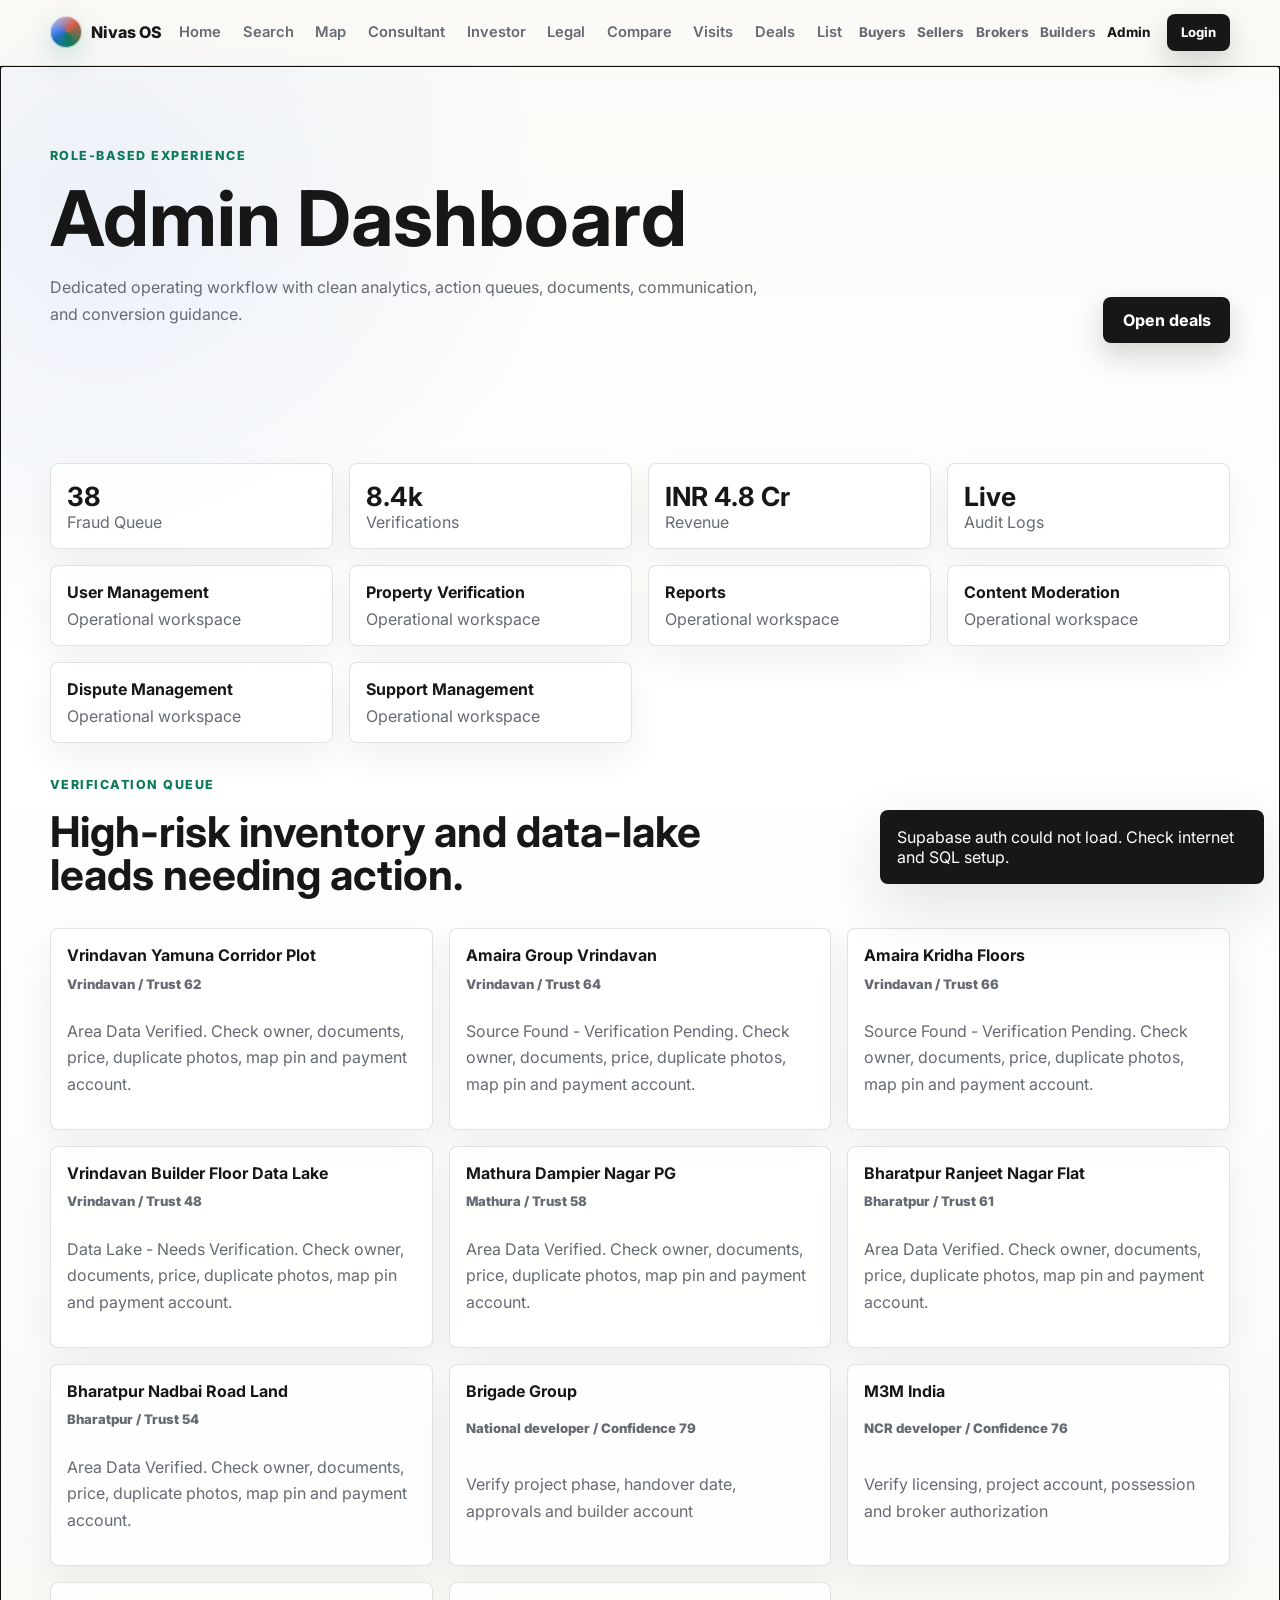
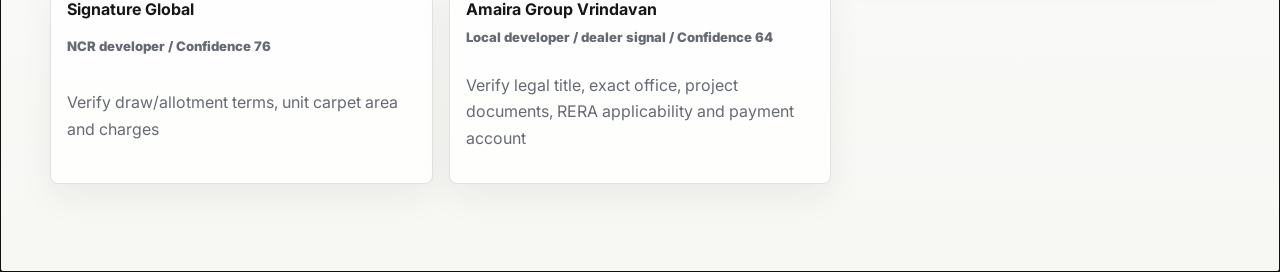
==== commit b3431e09: "Add developer data lake and verification queue" ====
--- a/admin/index.html
+++ b/admin/index.html
@@ -1 +1 @@
-<!doctype html><html lang="en"><head><meta charset="UTF-8" /><meta name="viewport" content="width=device-width, initial-scale=1.0" /><title>Nivas OS</title><link rel="preconnect" href="https://fonts.googleapis.com" /><link rel="preconnect" href="https://fonts.gstatic.com" crossorigin /><link href="https://fonts.googleapis.com/css2?family=Inter:wght@400;500;600;700;800&display=swap" rel="stylesheet" /><link rel="stylesheet" href="/styles.css" /></head><body><a class="skip-link" href="#app">Skip to content</a><div id="shell"></div><main id="app" tabindex="-1"></main><div id="drawer-root"></div><script src="/app.js"></script></body></html>
+<!doctype html><html lang="en"><head><meta charset="UTF-8" /><meta name="viewport" content="width=device-width, initial-scale=1.0" /><title>Nivas OS</title><link rel="preconnect" href="https://fonts.googleapis.com" /><link rel="preconnect" href="https://fonts.gstatic.com" crossorigin /><link href="https://fonts.googleapis.com/css2?family=Inter:wght@400;500;600;700;800&display=swap" rel="stylesheet" /><link rel="stylesheet" href="/styles.css?v=20260607-devlake" /></head><body><a class="skip-link" href="#app">Skip to content</a><div id="shell"></div><main id="app" tabindex="-1"></main><div id="drawer-root"></div><script src="/app.js?v=20260607-devlake"></script></body></html>
--- a/styles.css
+++ b/styles.css
@@ -1441,6 +1441,8 @@
 }
 
 .ai-search input,
+.search-console input,
+.search-console select,
 .filter-grid select,
 .chat-panel textarea {
   width: 100%;
@@ -1465,6 +1467,8 @@
 .metric-grid,
 .score-grid,
 .filter-grid,
+.developer-grid,
+.verification-grid,
 .board-grid,
 .checklist-grid {
   display: grid;
@@ -1473,6 +1477,14 @@
 
 .module-grid {
   grid-template-columns: repeat(4, 1fr);
+}
+
+.developer-grid {
+  grid-template-columns: repeat(3, 1fr);
+}
+
+.verification-grid {
+  grid-template-columns: repeat(3, 1fr);
 }
 
 .module-grid.two {
@@ -1494,12 +1506,88 @@
   margin-bottom: 1rem;
 }
 
+.search-console {
+  display: grid;
+  grid-template-columns: minmax(14rem, 1.5fr) repeat(5, minmax(9rem, 1fr));
+  gap: 0.85rem;
+  align-items: end;
+  border: 1px solid var(--line);
+  border-radius: var(--radius);
+  background: rgba(255, 255, 255, 0.84);
+  padding: 1rem;
+  box-shadow: 0 14px 34px rgba(27, 30, 37, 0.06);
+}
+
+.search-guide {
+  display: grid;
+  gap: 1rem;
+  margin-bottom: 1rem;
+  border: 1px solid var(--line);
+  border-radius: var(--radius);
+  background: rgba(255, 255, 255, 0.86);
+  padding: 1rem;
+  box-shadow: 0 14px 34px rgba(27, 30, 37, 0.06);
+}
+
+.search-guide h3,
+.search-guide p {
+  margin: 0;
+}
+
+.search-guide p {
+  color: var(--muted);
+}
+
+.search-preset-row {
+  display: flex;
+  flex-wrap: wrap;
+  gap: 0.55rem;
+}
+
+.search-preset-row button {
+  border: 1px solid var(--line);
+  border-radius: 999px;
+  background: #fff;
+  color: var(--ink);
+  padding: 0.6rem 0.78rem;
+  font-weight: 850;
+}
+
+.search-preset-row button:hover,
+.search-preset-row button:focus-visible {
+  border-color: var(--line-strong);
+  box-shadow: 0 8px 20px rgba(27, 30, 37, 0.1);
+}
+
+.search-console label {
+  display: grid;
+  gap: 0.35rem;
+  color: var(--muted);
+  font-size: 0.82rem;
+  font-weight: 850;
+}
+
+.search-actions {
+  grid-column: 1 / -1;
+  display: flex;
+  flex-wrap: wrap;
+  gap: 0.65rem;
+}
+
+.search-summary {
+  margin: 1rem 0;
+  color: var(--muted);
+  font-weight: 750;
+}
+
 .board-grid,
 .checklist-grid {
   grid-template-columns: repeat(3, 1fr);
 }
 
 .module-card,
+.developer-card,
+.verification-grid article,
 .metric-grid article,
 .score-grid article,
 .board-grid article,
@@ -1515,6 +1603,24 @@
 .module-card {
   display: grid;
   gap: 0.45rem;
+}
+
+.developer-card,
+.verification-grid article {
+  display: grid;
+  gap: 0.65rem;
+}
+
+.developer-card span,
+.verification-grid span {
+  color: var(--muted);
+  font-size: 0.82rem;
+  font-weight: 850;
+}
+
+.developer-card strong {
+  display: block;
+  font-size: 1.2rem;
 }
 
 .module-card span,
@@ -1523,8 +1629,50 @@
 .board-grid p,
 .checklist-grid p,
 .panel p,
+.developer-card p,
+.verification-grid p,
 .filter-grid label {
   color: var(--muted);
+}
+
+.compact-heading {
+  margin-top: 2rem;
+}
+
+.source-note {
+  display: grid;
+  gap: 0.35rem;
+  margin: 1rem 0;
+  border: 1px solid var(--line);
+  border-radius: var(--radius);
+  background: rgba(246, 244, 239, 0.8);
+  padding: 0.85rem;
+}
+
+.source-note span,
+.compact-import p {
+  color: var(--muted);
+}
+
+.compact-import {
+  margin-top: 1rem;
+  border: 0;
+  background: transparent;
+  padding: 0;
+  box-shadow: none;
+}
+
+.compact-import h3,
+.compact-import p {
+  margin: 0;
+}
+
+.compact-import textarea {
+  min-height: 15rem;
+  font-family: "SFMono-Regular", Consolas, "Liberation Mono", monospace;
+  font-size: 0.82rem;
+  line-height: 1.55;
+  white-space: pre;
 }
 
 .metric-grid strong,
@@ -1663,6 +1811,163 @@
   position: absolute;
   inset: 0;
   z-index: 1;
+}
+
+.map-command-center {
+  position: absolute;
+  top: 1rem;
+  left: 1rem;
+  right: 1rem;
+  z-index: 5;
+  display: grid;
+  gap: 0.65rem;
+  max-width: 44rem;
+  border: 1px solid var(--line);
+  border-radius: var(--radius);
+  background: rgba(255, 255, 255, 0.88);
+  padding: 0.75rem;
+  box-shadow: 0 18px 44px rgba(27, 30, 37, 0.13);
+  backdrop-filter: blur(16px);
+}
+
+.map-search-bar {
+  display: grid;
+  grid-template-columns: 1fr auto;
+  gap: 0.55rem;
+}
+
+.map-search-bar input {
+  min-width: 0;
+  border: 1px solid var(--line);
+  border-radius: var(--radius);
+  background: #fff;
+  color: var(--ink);
+  padding: 0.75rem 0.8rem;
+  outline: 0;
+}
+
+.map-action-row {
+  display: flex;
+  flex-wrap: wrap;
+  gap: 0.45rem;
+}
+
+.map-action-row button {
+  border: 1px solid var(--line);
+  border-radius: 999px;
+  background: #fff;
+  color: var(--ink);
+  padding: 0.52rem 0.72rem;
+  font-size: 0.82rem;
+  font-weight: 850;
+}
+
+.map-action-row button:hover,
+.map-action-row button:focus-visible {
+  border-color: var(--line-strong);
+  box-shadow: 0 8px 20px rgba(27, 30, 37, 0.1);
+}
+
+.map-search-results {
+  display: grid;
+  gap: 0.45rem;
+  max-height: 13rem;
+  overflow: auto;
+  color: var(--muted);
+  font-size: 0.86rem;
+}
+
+.map-search-results button {
+  display: grid;
+  gap: 0.18rem;
+  width: 100%;
+  border: 1px solid var(--line);
+  border-radius: var(--radius);
+  background: rgba(255, 255, 255, 0.92);
+  color: var(--ink);
+  padding: 0.65rem;
+  text-align: left;
+}
+
+.map-search-results span,
+.map-insight-panel p {
+  color: var(--muted);
+}
+
+.map-insight-panel {
+  display: grid;
+  gap: 0.55rem;
+  border: 1px solid var(--line);
+  border-radius: var(--radius);
+  background: rgba(255, 255, 255, 0.9);
+  padding: 1rem;
+}
+
+.map-insight-panel h3,
+.map-insight-panel p {
+  margin: 0;
+}
+
+.listing-map-card {
+  display: grid;
+  gap: 1rem;
+  border: 1px solid var(--line);
+  border-radius: var(--radius);
+  background: rgba(255, 255, 255, 0.82);
+  padding: 1rem;
+  box-shadow: 0 18px 42px rgba(27, 30, 37, 0.07);
+}
+
+.listing-map-card h3,
+.listing-map-card p {
+  margin: 0;
+}
+
+.listing-map-card p {
+  color: var(--muted);
+}
+
+.location-presets {
+  display: flex;
+  flex-wrap: wrap;
+  gap: 0.55rem;
+}
+
+.location-presets button {
+  border: 1px solid var(--line);
+  border-radius: 999px;
+  background: #fff;
+  color: var(--ink);
+  padding: 0.6rem 0.85rem;
+  font-weight: 850;
+  cursor: pointer;
+  transition: transform 180ms ease, border-color 180ms ease, box-shadow 180ms ease;
+}
+
+.location-presets button:hover,
+.location-presets button:focus-visible {
+  border-color: rgba(23, 23, 23, 0.24);
+  box-shadow: 0 10px 24px rgba(27, 30, 37, 0.1);
+  transform: translateY(-1px);
+}
+
+.listing-map-shell {
+  position: relative;
+  min-height: 24rem;
+  overflow: hidden;
+  border: 1px solid var(--line);
+  border-radius: var(--radius);
+  background: #e9eee8;
+}
+
+.listing-map-picker {
+  position: absolute;
+  inset: 0;
+  z-index: 1;
+}
+
+.map-helper {
+  font-size: 0.92rem;
 }
 
 .map-loading {
@@ -1976,7 +2281,10 @@
 @media (max-width: 1100px) {
   .module-grid,
   .metric-grid,
-  .filter-grid {
+  .developer-grid,
+  .verification-grid,
+  .filter-grid,
+  .search-console {
     grid-template-columns: repeat(2, 1fr);
   }
 
@@ -2004,8 +2312,11 @@
   .module-grid,
   .module-grid.two,
   .metric-grid,
+  .developer-grid,
+  .verification-grid,
   .score-grid,
   .filter-grid,
+  .search-console,
   .board-grid,
   .checklist-grid,
   .mini-score,
@@ -2021,4 +2332,19 @@
   .landing-hero::after {
     background: rgba(251, 250, 247, 0.9);
   }
-}
+
+  .map-command-center {
+    top: 0.75rem;
+    left: 0.75rem;
+    right: 0.75rem;
+    max-width: none;
+  }
+
+  .map-search-bar {
+    grid-template-columns: 1fr;
+  }
+
+  .map-action-row button {
+    flex: 1 1 auto;
+  }
+}
